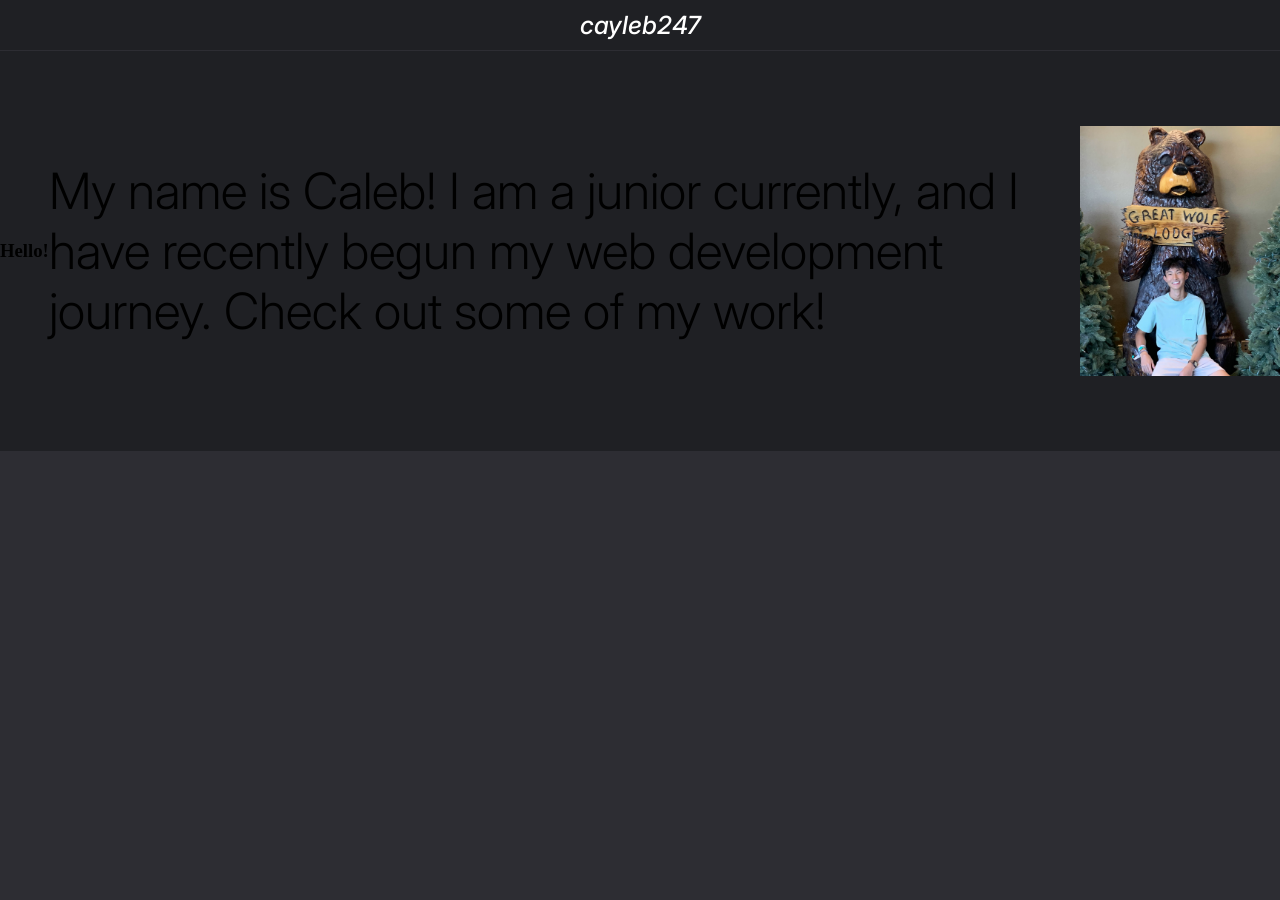
==== index.html @ 91cdf056 "Make outline of page Divide page into header, banner, and content Place username in header Place bio" ====
<!DOCTYPE html>
<html lang="en">
<head>
    <meta charset="UTF-8">
    <meta name="viewport" content="width=device-width, initial-scale=1.0">
    <title>cayleb247</title>
    <link href="styles.css" rel="stylesheet">
</head>
<body>
    <div class="header">
        <p>cayleb247</p>
    </div>
    <div class="banner">
        <h3>Hello!</h3>
        <p>My name is Caleb! I am a junior currently, and I have recently begun my web development journey. Check out some of my work!</p>
        <img src="images/Self.png">
    </div>
    <div class="content">
        
    </div>
</body>
</html>
---- styles.css ----
@import url('https://fonts.googleapis.com/css2?family=Inter:ital,opsz,wght@0,14..32,100..900;1,14..32,100..900&display=swap');

html, body {
    padding: 0;
    margin: 0;
    width: 100%;
    overflow-x: hidden;

}

.header {
    background-color: #1F2024;
    border: 0;
    border-bottom: 1px;
    border-style: solid;
    border-color: #2D2D33;
    display: flex;
    align-items: center;
    justify-content: center;
    width: 100%;
    height: 50px;
}

.header p {
    font-family: "Inter", sans-serif;
    font-optical-sizing: auto;
    font-weight: 500;
    font-style: italic;
    font-size: 25px;
    color: white
}

.banner {
    display: flex;
    background-color: #1F2024;
    height: 400px;
    width: 100%;
    align-items: center;
    
}

.banner img {
    height: 250px;
    width: auto;

}

body {
    background-color: #2D2D33;
}


body p {
    font-family: "Inter", sans-serif;
    font-optical-sizing: auto;
    font-weight: 300;
    font-style: normal;
    font-size: 50px;
}
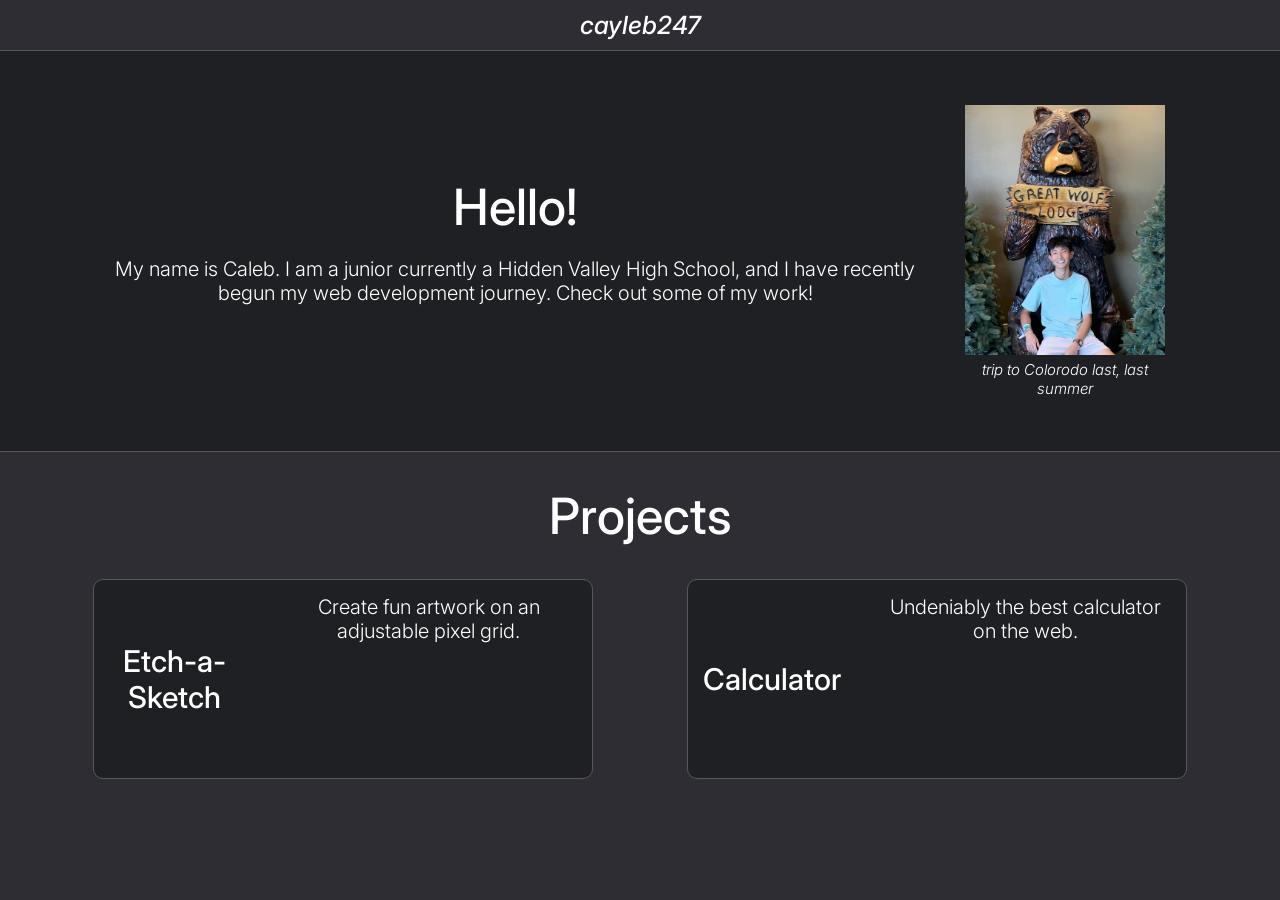
==== commit ffd98fe0: "Make project section with two projects Made a project section with my etch-a-sketch and calculator p" ====
--- a/index.html
+++ b/index.html
@@ -5,18 +5,61 @@
     <meta name="viewport" content="width=device-width, initial-scale=1.0">
     <title>cayleb247</title>
     <link href="styles.css" rel="stylesheet">
+    <link href="https://emoji-css.afeld.me/emoji.css" rel="stylesheet">
+    
+
 </head>
 <body>
     <div class="header">
         <p>cayleb247</p>
     </div>
     <div class="banner">
-        <h3>Hello!</h3>
-        <p>My name is Caleb! I am a junior currently, and I have recently begun my web development journey. Check out some of my work!</p>
-        <img src="images/Self.png">
+        <div class="bio">
+            <h3>Hello!</h3>
+            <p>My name is Caleb. I am a junior currently a Hidden Valley High School, and I have recently begun my web development journey. Check out some of my work!</p>
+        </div>
+        <div class="profile">
+            <img src="images/Self.png">
+            <p>trip to Colorodo last, last summer</p>
+        </div>
     </div>
     <div class="content">
-        
+        <h1>Projects</h1>
+        <div class="project-container">
+            <div class="project">
+                <div class="project-title">
+                    <h3>
+                        Etch-a-Sketch
+                    </h3>
+                    <h3>
+                        <i class="em em-lower_left_paintbrush" aria-role="presentation" aria-label=""></i>
+                    </h3>
+                
+                </div>
+                
+                <div>
+                    
+                </div>
+                <p>
+                    Create fun artwork on an adjustable pixel grid.
+                </p>
+            </div>
+            <div class="project">
+                <div class="project-title">
+                    <h3>
+                        Calculator
+                    </h3>
+                    <h3>
+                        <i class="em em-abacus" aria-role="presentation" aria-label="ABACUS"></i>
+                    </h3>
+                
+                </div>
+                <p>
+                    Undeniably the best calculator on the web.
+                </p>
+
+            </div>
+        </div>
     </div>
 </body>
 </html>
--- a/styles.css
+++ b/styles.css
@@ -3,17 +3,15 @@
 html, body {
     padding: 0;
     margin: 0;
-    width: 100%;
-    overflow-x: hidden;
 
 }
 
 .header {
-    background-color: #1F2024;
+    background-color: #2D2D33;
     border: 0;
     border-bottom: 1px;
     border-style: solid;
-    border-color: #2D2D33;
+    border-color: #57575c;
     display: flex;
     align-items: center;
     justify-content: center;
@@ -32,16 +30,96 @@
 
 .banner {
     display: flex;
+    justify-content: center;
     background-color: #1F2024;
     height: 400px;
     width: 100%;
     align-items: center;
+    border: 0;
+    border-bottom: 1px;
+    border-style: solid;
+    border-color: #57575c;
+}
+
+
+
+.banner p {
+    color: white;
+    font-size: 20px;
+}
+
+.bio {
+    display: flex;
+    flex-direction: column;
+    align-items: center;
+    font-family: "Inter", sans-serif;
+    font-optical-sizing: auto;
+    font-weight: 300;
+    font-style: normal;
+    font-size: 40px;
+    color: white;
+    text-align: center;
+    max-width: 800px;
     
 }
 
-.banner img {
-    height: 250px;
-    width: auto;
+.bio ul {
+    list-style-type: none;
+}
+
+.bio h3{
+    font-family: "Inter", sans-serif;
+    font-optical-sizing: auto;
+    font-weight: 500;
+    font-style: normal;
+    font-size: 50px;
+    color: white;
+    margin: 0;
+}
+
+.bio p{
+    font-family: "Inter", sans-serif;
+    font-optical-sizing: auto;
+    font-weight: 300;
+    font-style: normal;
+    font-size: 20px;
+    color: white;
+    text-wrap: wrap;
+    
+}
+
+.icon-container {
+
+}
+
+.icon {
+    font-size: 10px;
+}
+
+.profile {
+    width: 200px;
+    display: flex;
+    flex-direction: column;
+    align-items: center;
+    margin-left: 50px;
+    text-align: center;
+}
+
+.profile p{
+    font-family: "Inter", sans-serif;
+    font-optical-sizing: auto;
+    font-weight: 300;
+    font-style: italic;
+    font-size: 15px;
+    color: white;
+    text-wrap: wrap;
+    margin-top: 5px;
+    margin-bottom: 0;
+}
+
+.profile img {
+    height: auto;
+    width: 200px;
 
 }
 
@@ -58,3 +136,67 @@
     font-size: 50px;
 }
 
+.content {
+    display: flex;
+    flex-direction: column;
+    align-items: center;
+}
+
+.content h1 {
+    font-family: "Inter", sans-serif;
+    font-optical-sizing: auto;
+    font-weight: 500;
+    font-style: normal;
+    font-size: 50px;
+    color:white;
+    
+
+}
+
+.project-container {
+    display: flex;
+    justify-content: space-evenly;
+    width: 100%;
+}
+
+.project {
+    display: flex;
+
+    background-color: #1F2024;
+    width: 500px;
+    height: 200px;
+    border-radius: 10px;
+    border: 1px;
+    border-style: solid;
+    border-color: #57575c;
+    color: white;
+    box-sizing: border-box;
+    padding: 15px;
+}
+
+.project h3 {
+    font-family: "Inter", sans-serif;
+    font-optical-sizing: auto;
+    font-weight: 500;
+    font-style: normal;
+    font-size: 30px;
+    text-align: center;
+    margin: 0;
+    margin-right: 20px;
+}
+
+.project p {
+    font-family: "Inter", sans-serif;
+    font-optical-sizing: auto;
+    font-weight: 300;
+    font-style: normal;
+    font-size: 20px;
+    text-align: center;
+    margin: 0;
+}
+
+.project-title {
+    display: flex;
+    align-items: center;
+
+}
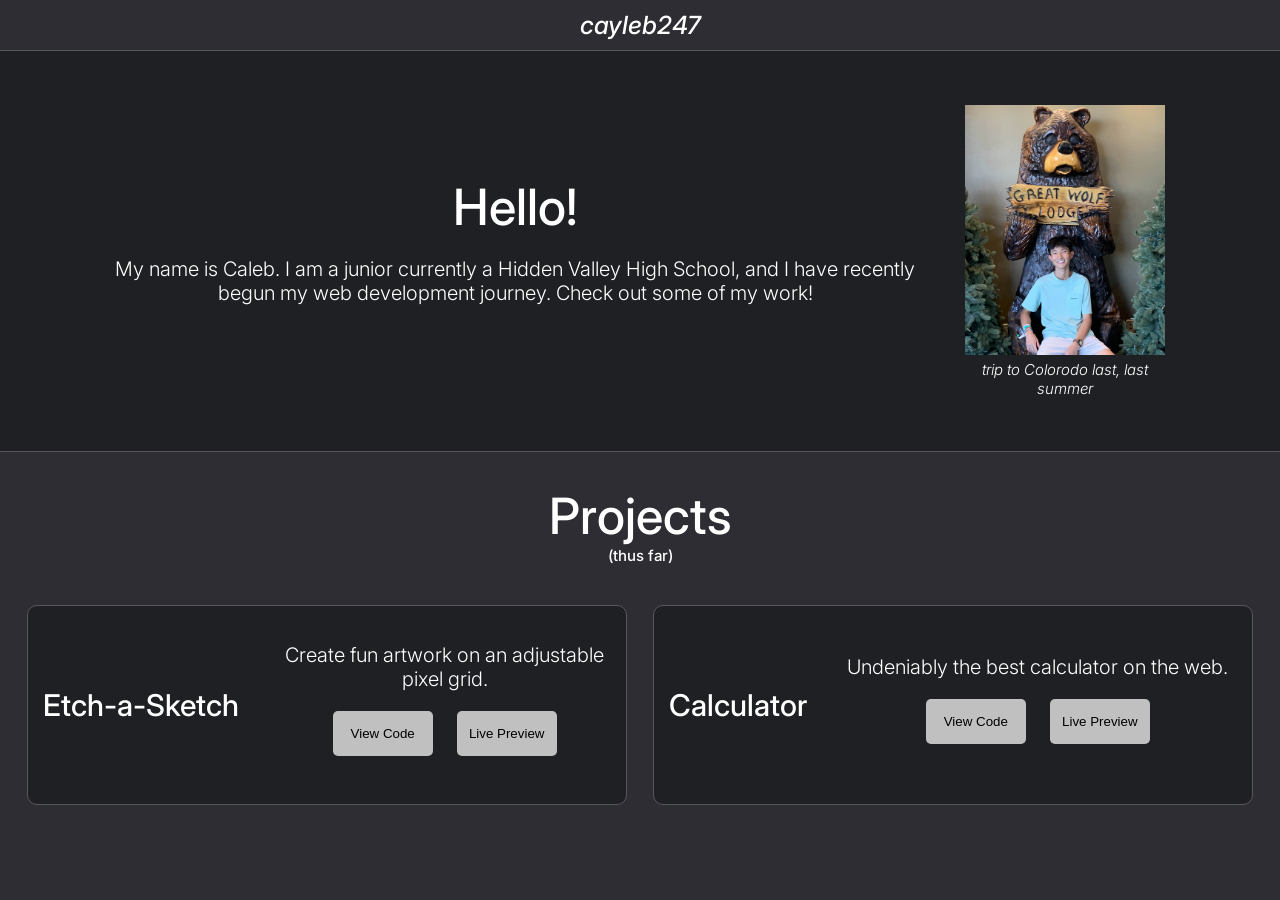
==== commit 8270fe9f: "Finish main website Created working buttons with smooth darkening transition when hovered over. Dele" ====
--- a/index.html
+++ b/index.html
@@ -25,6 +25,7 @@
     </div>
     <div class="content">
         <h1>Projects</h1>
+        <h5>(thus far)</h5>
         <div class="project-container">
             <div class="project">
                 <div class="project-title">
@@ -37,12 +38,15 @@
                 
                 </div>
                 
-                <div>
-                    
+                <div class="project-info">
+                    <p>
+                        Create fun artwork on an adjustable pixel grid.
+                    </p>
+                    <div class="button-container">
+                        <a href="https://github.com/cayleb247/etch-a-sketch" target="_blank"><button>View Code</button></a>
+                        <a href="https://cayleb247.github.io/etch-a-sketch/" target="_blank"><button>Live Preview</button></a>
+                    </div>
                 </div>
-                <p>
-                    Create fun artwork on an adjustable pixel grid.
-                </p>
             </div>
             <div class="project">
                 <div class="project-title">
@@ -50,14 +54,21 @@
                         Calculator
                     </h3>
                     <h3>
-                        <i class="em em-abacus" aria-role="presentation" aria-label="ABACUS"></i>
+                        <i class="em em-abacus " aria-role="presentation" aria-label="ABACUS"></i>
                     </h3>
+                        
+
                 
                 </div>
-                <p>
-                    Undeniably the best calculator on the web.
-                </p>
-
+                <div class="project-info">
+                    <p>
+                        Undeniably the best calculator on the web.
+                    </p>
+                    <div class="button-container">
+                        <a href="https://github.com/cayleb247/calculator" target="_blank"><button>View Code</button></a>
+                        <a href="https://cayleb247.github.io/calculator/" target="_blank"><button>Live Preview</button></a>
+                    </div>
+                </div>
             </div>
         </div>
     </div>
--- a/styles.css
+++ b/styles.css
@@ -149,7 +149,19 @@
     font-style: normal;
     font-size: 50px;
     color:white;
-    
+    margin-bottom: 0;
+
+}
+
+.content h5 {
+    font-family: "Inter", sans-serif;
+    font-optical-sizing: auto;
+    font-weight: 500;
+    font-style: normal;
+    font-size: 15px;
+    color:white;
+    margin-top: 0;
+    margin-bottom: 40px;
 
 }
 
@@ -157,13 +169,14 @@
     display: flex;
     justify-content: space-evenly;
     width: 100%;
+    flex-wrap: wrap;
 }
 
 .project {
     display: flex;
-
+    align-items: center;
     background-color: #1F2024;
-    width: 500px;
+    width: 600px;
     height: 200px;
     border-radius: 10px;
     border: 1px;
@@ -172,6 +185,7 @@
     color: white;
     box-sizing: border-box;
     padding: 15px;
+    margin-bottom: 50px;
 }
 
 .project h3 {
@@ -182,9 +196,11 @@
     font-size: 30px;
     text-align: center;
     margin: 0;
+    text-wrap: nowrap;
     margin-right: 20px;
 }
 
+
 .project p {
     font-family: "Inter", sans-serif;
     font-optical-sizing: auto;
@@ -199,4 +215,32 @@
     display: flex;
     align-items: center;
 
+}
+
+.project-info {
+    display: flex;
+    flex-direction: column;
+    align-items: center;
+    margin-left: 0;
+}
+
+button {
+    border-radius: 5px;
+    height: 45px;
+    width: 100px;
+    background-color: rgb(192, 192, 192);
+    color:black;
+    margin: 10px;
+    margin-top: 20px;;
+    border: 0;
+    transition: background-color 0.3s ease;
+}
+
+button:hover {
+    background-color: rgb(114, 114, 114);
+}
+
+.emoji {
+    font-size: 50px;
+    font-weight: 300;
 }
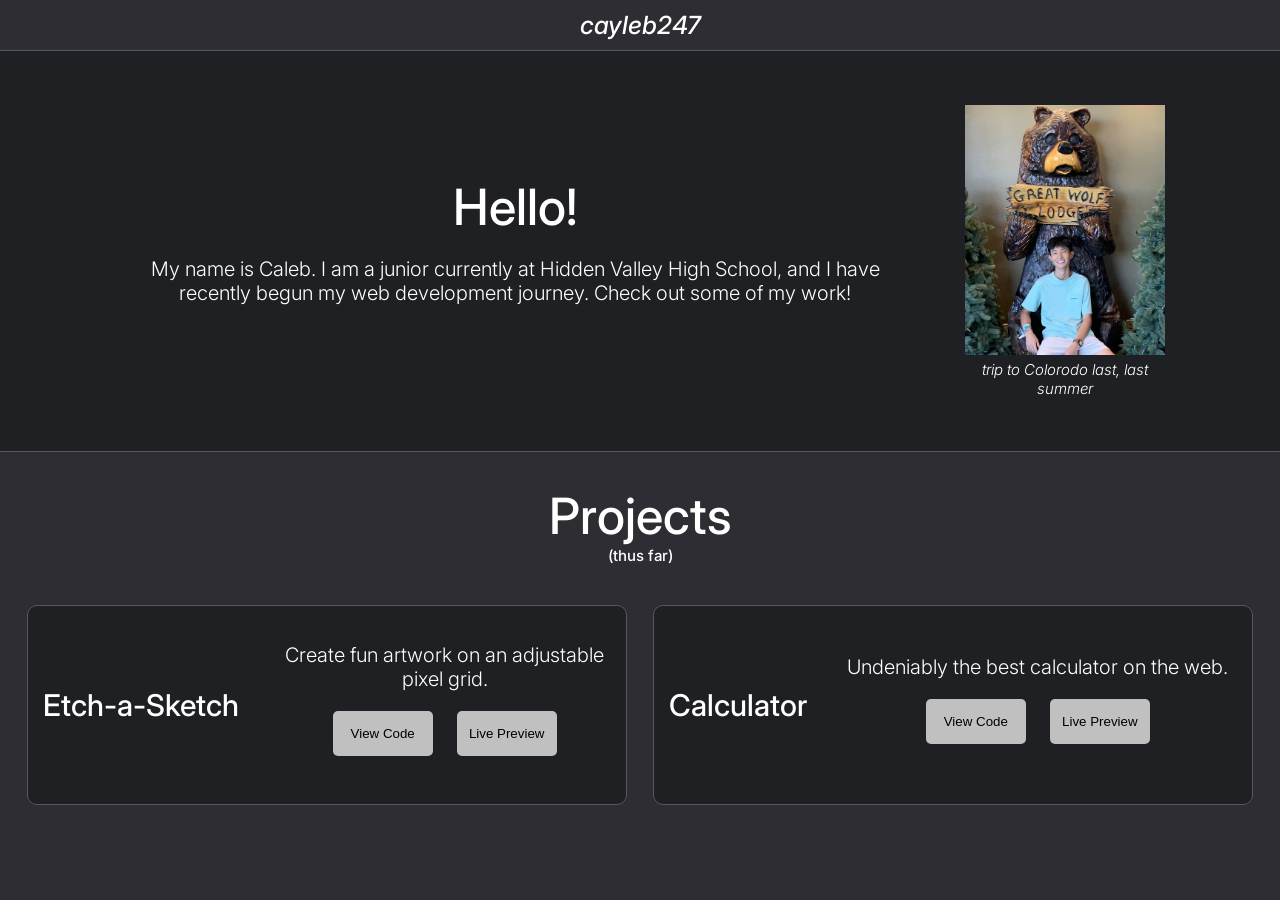
==== commit 35d54d70: "Fix typo" ====
--- a/index.html
+++ b/index.html
@@ -16,7 +16,7 @@
     <div class="banner">
         <div class="bio">
             <h3>Hello!</h3>
-            <p>My name is Caleb. I am a junior currently a Hidden Valley High School, and I have recently begun my web development journey. Check out some of my work!</p>
+            <p>My name is Caleb. I am a junior currently at Hidden Valley High School, and I have recently begun my web development journey. Check out some of my work!</p>
         </div>
         <div class="profile">
             <img src="images/Self.png">
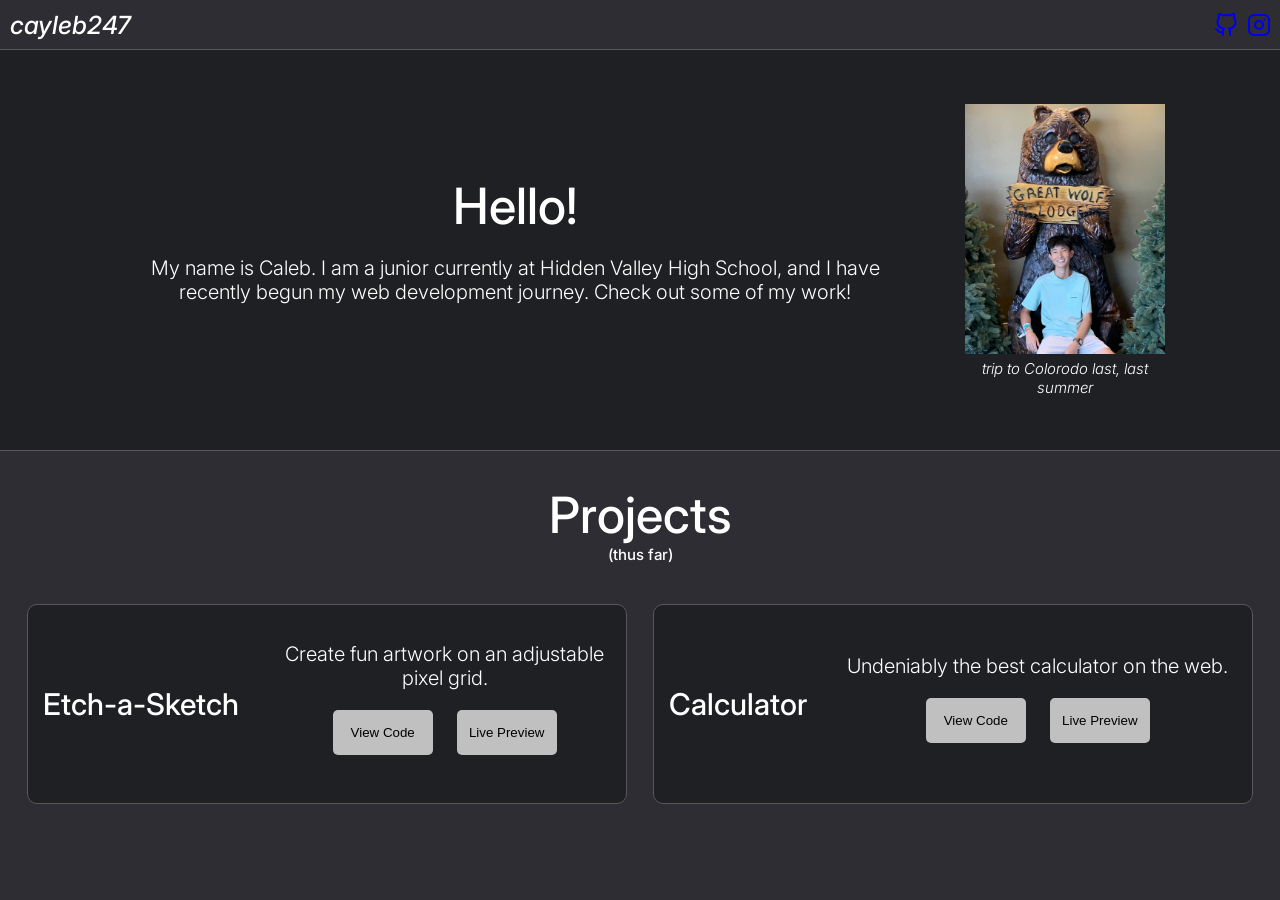
==== commit 5790c01c: "Make icon links for github and instagram accounts Added lightening hover effect" ====
--- a/index.html
+++ b/index.html
@@ -12,6 +12,11 @@
 <body>
     <div class="header">
         <p>cayleb247</p>
+        <div class="icons">
+            <a href="https://github.com/cayleb247" target="_blank"><svg xmlns="http://www.w3.org/2000/svg" width="24" height="24" viewBox="0 0 24 24" fill="none" stroke="currentColor" stroke-width="2" stroke-linecap="round" stroke-linejoin="round" class="feather feather-github"><path d="M9 19c-5 1.5-5-2.5-7-3m14 6v-3.87a3.37 3.37 0 0 0-.94-2.61c3.14-.35 6.44-1.54 6.44-7A5.44 5.44 0 0 0 20 4.77 5.07 5.07 0 0 0 19.91 1S18.73.65 16 2.48a13.38 13.38 0 0 0-7 0C6.27.65 5.09 1 5.09 1A5.07 5.07 0 0 0 5 4.77a5.44 5.44 0 0 0-1.5 3.78c0 5.42 3.3 6.61 6.44 7A3.37 3.37 0 0 0 9 18.13V22"></path></svg></a>
+            <a href="https://www.instagram.com/cayleb247/" target="_blank"><svg xmlns="http://www.w3.org/2000/svg" width="24" height="24" viewBox="0 0 24 24" fill="none" stroke="currentColor" stroke-width="2" stroke-linecap="round" stroke-linejoin="round" class="feather feather-instagram"><rect x="2" y="2" width="20" height="20" rx="5" ry="5"></rect><path d="M16 11.37A4 4 0 1 1 12.63 8 4 4 0 0 1 16 11.37z"></path><line x1="17.5" y1="6.5" x2="17.51" y2="6.5"></line></svg></a>
+        </div>
+        
     </div>
     <div class="banner">
         <div class="bio">
--- a/styles.css
+++ b/styles.css
@@ -14,9 +14,11 @@
     border-color: #57575c;
     display: flex;
     align-items: center;
-    justify-content: center;
+    justify-content: space-between;
     width: 100%;
     height: 50px;
+    box-sizing: border-box;
+    padding-left: 10px;
 }
 
 .header p {
@@ -26,6 +28,25 @@
     font-style: italic;
     font-size: 25px;
     color: white
+}
+
+.icons {
+    margin-top: 5px;
+    width: 75px;
+    display: flex;
+    justify-content: space-evenly;
+}
+
+.header svg {
+    transition: color 0.5s ease;
+}
+
+.header svg:hover {
+    color:#57575c
+}
+
+.header a:visited{
+    color: black;
 }
 
 .banner {
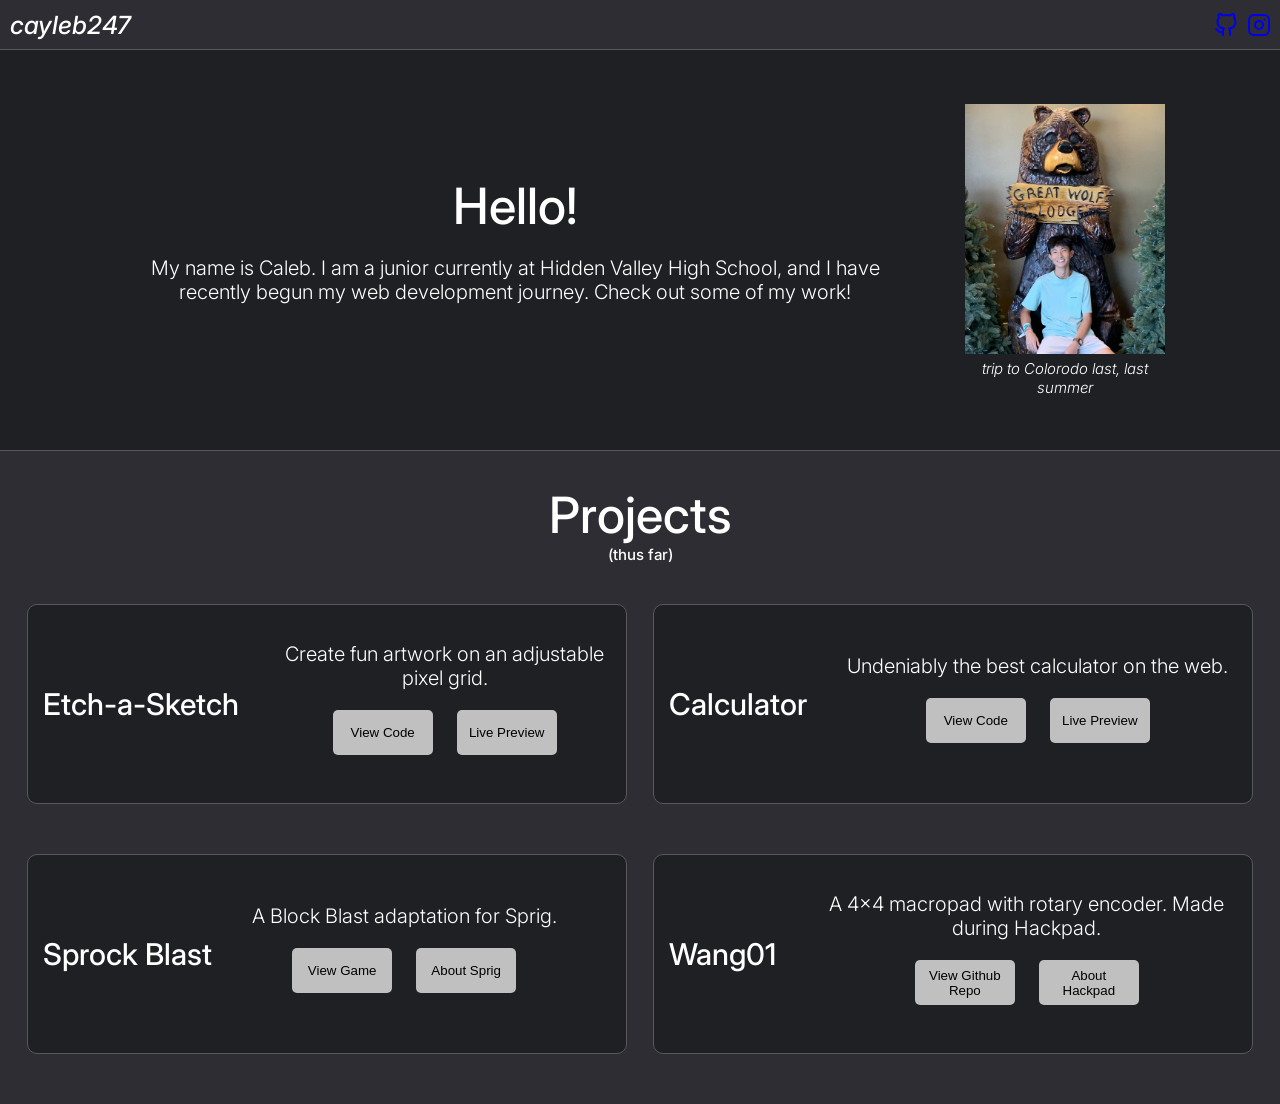
==== commit d87ec479: "Add Splock Blast and Wang01 to project display" ====
--- a/index.html
+++ b/index.html
@@ -75,6 +75,50 @@
                     </div>
                 </div>
             </div>
+            <div class="project">
+                <div class="project-title">
+                    <h3>
+                        Sprock Blast
+                    </h3>
+                    <h3>
+                        <i class="em em-video_game" aria-role="presentation" aria-label="VIDEO GAME"></i>
+                    </h3>
+                        
+
+                
+                </div>
+                <div class="project-info">
+                    <p>
+                        A Block Blast adaptation for Sprig.
+                    </p>
+                    <div class="button-container">
+                        <a href="https://sprig.hackclub.com/gallery/sprock_blast" target="_blank"><button>View Game</button></a>
+                        <a href="https://sprig.hackclub.com/" target="_blank"><button>About Sprig</button></a>
+                    </div>
+                </div>
+            </div>
+            <div class="project">
+                <div class="project-title">
+                    <h3>
+                        Wang01
+                    </h3>
+                    <h3>
+                        <i class="em em-keyboard" aria-role="presentation" aria-label=""></i>
+                    </h3>
+                        
+
+                
+                </div>
+                <div class="project-info">
+                    <p>
+                        A 4x4 macropad with rotary encoder. Made during Hackpad.
+                    </p>
+                    <div class="button-container">
+                        <a href="https://github.com/cayleb247/wang01" target="_blank"><button>View Github Repo</button></a>
+                        <a href="https://hackpad.hackclub.com/" target="_blank"><button>About Hackpad</button></a>
+                    </div>
+                </div>
+            </div>
         </div>
     </div>
 </body>
--- a/styles.css
+++ b/styles.css
@@ -35,6 +35,7 @@
     width: 75px;
     display: flex;
     justify-content: space-evenly;
+    color: #1F2024;
 }
 
 .header svg {
@@ -109,13 +110,7 @@
     
 }
 
-.icon-container {
-
-}
-
-.icon {
-    font-size: 10px;
-}
+
 
 .profile {
     width: 200px;
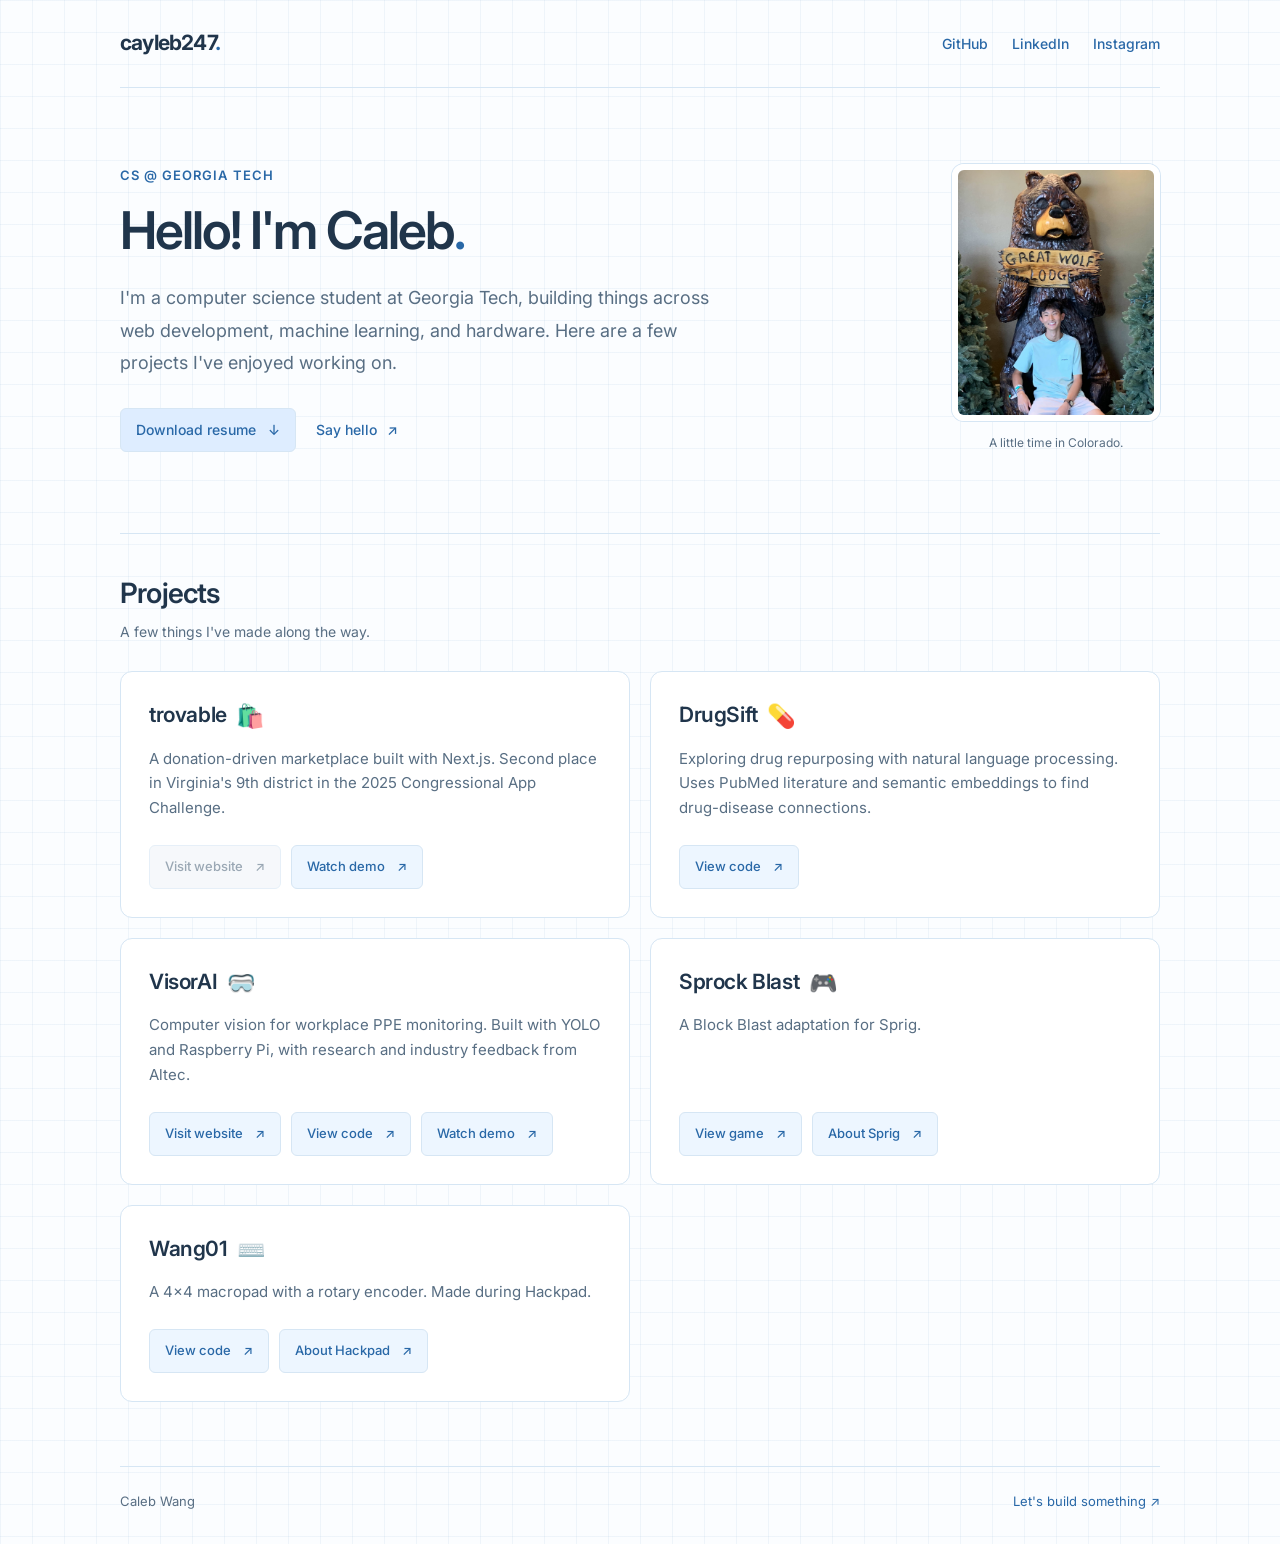
==== commit 06dc0d63: "Remake website - resume, linkedin, updated projects" ====
--- a/index.html
+++ b/index.html
@@ -3,123 +3,108 @@
 <head>
     <meta charset="UTF-8">
     <meta name="viewport" content="width=device-width, initial-scale=1.0">
-    <title>cayleb247</title>
+    <meta name="description" content="Caleb Wang, computer science student at Georgia Tech. Explore my projects in web development, machine learning, and hardware.">
+    <title>Caleb Wang | Projects</title>
     <link href="styles.css" rel="stylesheet">
-    <link href="https://emoji-css.afeld.me/emoji.css" rel="stylesheet">
-    
-
 </head>
 <body>
-    <div class="header">
-        <p>cayleb247</p>
-        <div class="icons">
-            <a href="https://github.com/cayleb247" target="_blank"><svg xmlns="http://www.w3.org/2000/svg" width="24" height="24" viewBox="0 0 24 24" fill="none" stroke="currentColor" stroke-width="2" stroke-linecap="round" stroke-linejoin="round" class="feather feather-github"><path d="M9 19c-5 1.5-5-2.5-7-3m14 6v-3.87a3.37 3.37 0 0 0-.94-2.61c3.14-.35 6.44-1.54 6.44-7A5.44 5.44 0 0 0 20 4.77 5.07 5.07 0 0 0 19.91 1S18.73.65 16 2.48a13.38 13.38 0 0 0-7 0C6.27.65 5.09 1 5.09 1A5.07 5.07 0 0 0 5 4.77a5.44 5.44 0 0 0-1.5 3.78c0 5.42 3.3 6.61 6.44 7A3.37 3.37 0 0 0 9 18.13V22"></path></svg></a>
-            <a href="https://www.instagram.com/cayleb247/" target="_blank"><svg xmlns="http://www.w3.org/2000/svg" width="24" height="24" viewBox="0 0 24 24" fill="none" stroke="currentColor" stroke-width="2" stroke-linecap="round" stroke-linejoin="round" class="feather feather-instagram"><rect x="2" y="2" width="20" height="20" rx="5" ry="5"></rect><path d="M16 11.37A4 4 0 1 1 12.63 8 4 4 0 0 1 16 11.37z"></path><line x1="17.5" y1="6.5" x2="17.51" y2="6.5"></line></svg></a>
-        </div>
-        
-    </div>
-    <div class="banner">
-        <div class="bio">
-            <h3>Hello!</h3>
-            <p>My name is Caleb. I am a junior currently at Hidden Valley High School, and I have recently begun my web development journey. Check out some of my work!</p>
-        </div>
-        <div class="profile">
-            <img src="images/Self.png">
-            <p>trip to Colorodo last, last summer</p>
-        </div>
-    </div>
-    <div class="content">
-        <h1>Projects</h1>
-        <h5>(thus far)</h5>
-        <div class="project-container">
-            <div class="project">
-                <div class="project-title">
-                    <h3>
-                        Etch-a-Sketch
-                    </h3>
-                    <h3>
-                        <i class="em em-lower_left_paintbrush" aria-role="presentation" aria-label=""></i>
-                    </h3>
-                
-                </div>
-                
-                <div class="project-info">
-                    <p>
-                        Create fun artwork on an adjustable pixel grid.
-                    </p>
-                    <div class="button-container">
-                        <a href="https://github.com/cayleb247/etch-a-sketch" target="_blank"><button>View Code</button></a>
-                        <a href="https://cayleb247.github.io/etch-a-sketch/" target="_blank"><button>Live Preview</button></a>
-                    </div>
+    <a class="skip-link" href="#main">Skip to content</a>
+    <header class="header">
+        <a class="wordmark" href="./">cayleb247<span aria-hidden="true">.</span></a>
+        <nav class="icons" aria-label="Social links">
+            <a href="https://github.com/cayleb247" target="_blank" rel="noopener noreferrer">GitHub</a>
+            <a href="https://www.linkedin.com/in/calebtwang/" target="_blank" rel="noopener noreferrer">LinkedIn</a>
+            <a href="https://www.instagram.com/calebw.again/" target="_blank" rel="noopener noreferrer">Instagram</a>
+        </nav>
+    </header>
+    <main id="main">
+        <section class="banner" aria-labelledby="intro-title">
+            <div class="bio">
+                <p class="eyebrow">CS @ Georgia Tech</p>
+                <h1 id="intro-title">Hello! I'm Caleb<span class="hello-dot">.</span></h1>
+                <p>I'm a computer science student at Georgia Tech, building things across web development, machine learning, and hardware. Here are a few projects I've enjoyed working on.</p>
+                <div class="button-container">
+                    <a class="button button-primary" href="Caleb_Wang_Resume_26_2.pdf" download="Caleb_Wang_Resume.pdf">Download resume <span aria-hidden="true">↓</span></a>
+                    <a class="text-link" href="mailto:calebtwang@gmail.com">Say hello <span aria-hidden="true">↗</span></a>
                 </div>
             </div>
-            <div class="project">
-                <div class="project-title">
-                    <h3>
-                        Calculator
-                    </h3>
-                    <h3>
-                        <i class="em em-abacus " aria-role="presentation" aria-label="ABACUS"></i>
-                    </h3>
-                        
-
-                
-                </div>
-                <div class="project-info">
-                    <p>
-                        Undeniably the best calculator on the web.
-                    </p>
-                    <div class="button-container">
-                        <a href="https://github.com/cayleb247/calculator" target="_blank"><button>View Code</button></a>
-                        <a href="https://cayleb247.github.io/calculator/" target="_blank"><button>Live Preview</button></a>
+            <figure class="profile">
+                <img src="images/Self.png" alt="Caleb on a trip to Colorado" width="1080" height="1350">
+                <figcaption>A little time in Colorado.</figcaption>
+            </figure>
+        </section>
+        <section class="content" aria-labelledby="projects-title">
+            <div class="section-heading">
+                <h2 id="projects-title">Projects</h2>
+                <p>A few things I've made along the way.</p>
+            </div>
+            <div class="project-container">
+                <article class="project">
+                    <div class="project-title">
+                        <h3>trovable <span class="emoji" aria-hidden="true">🛍️</span></h3>
                     </div>
-                </div>
+                    <div class="project-info">
+                        <p>A donation-driven marketplace built with Next.js. Second place in Virginia's 9th district in the 2025 Congressional App Challenge.</p>
+                        <div class="button-container">
+                            <button class="button" type="button" disabled aria-label="Visit trovable website (temporarily unavailable)">Visit website <span aria-hidden="true">↗</span></button>
+                            <a class="button" href="https://www.youtube.com/watch?v=oa88Y7a_LjU" target="_blank" rel="noopener noreferrer" aria-label="Watch trovable demo on YouTube">Watch demo <span aria-hidden="true">↗</span></a>
+                        </div>
+                    </div>
+                </article>
+                <article class="project">
+                    <div class="project-title">
+                        <h3>DrugSift <span class="emoji" aria-hidden="true">💊</span></h3>
+                    </div>
+                    <div class="project-info">
+                        <p>Exploring drug repurposing with natural language processing. Uses PubMed literature and semantic embeddings to find drug-disease connections.</p>
+                        <div class="button-container">
+                            <a class="button" href="https://github.com/cayleb247/drugsift" target="_blank" rel="noopener noreferrer" aria-label="View DrugSift code">View code <span aria-hidden="true">↗</span></a>
+                        </div>
+                    </div>
+                </article>
+                <article class="project">
+                    <div class="project-title">
+                        <h3>VisorAI <span class="emoji" aria-hidden="true">🥽</span></h3>
+                    </div>
+                    <div class="project-info">
+                        <p>Computer vision for workplace PPE monitoring. Built with YOLO and Raspberry Pi, with research and industry feedback from Altec.</p>
+                        <div class="button-container">
+                            <a class="button" href="https://visorai.cv" target="_blank" rel="noopener noreferrer" aria-label="Visit VisorAI website">Visit website <span aria-hidden="true">↗</span></a>
+                            <a class="button" href="https://github.com/cayleb247/visorAI" target="_blank" rel="noopener noreferrer" aria-label="View VisorAI code">View code <span aria-hidden="true">↗</span></a>
+                            <a class="button" href="https://youtu.be/4a6HI0RM5jg" target="_blank" rel="noopener noreferrer" aria-label="Watch VisorAI demo on YouTube">Watch demo <span aria-hidden="true">↗</span></a>
+                        </div>
+                    </div>
+                </article>
+                <article class="project">
+                    <div class="project-title">
+                        <h3>Sprock Blast <span class="emoji" aria-hidden="true">🎮</span></h3>
+                    </div>
+                    <div class="project-info">
+                        <p>A Block Blast adaptation for Sprig.</p>
+                        <div class="button-container">
+                            <a class="button" href="https://sprig.hackclub.com/gallery/sprock_blast" target="_blank" rel="noopener noreferrer" aria-label="Play Sprock Blast">View game <span aria-hidden="true">↗</span></a>
+                            <a class="button" href="https://sprig.hackclub.com/" target="_blank" rel="noopener noreferrer">About Sprig <span aria-hidden="true">↗</span></a>
+                        </div>
+                    </div>
+                </article>
+                <article class="project">
+                    <div class="project-title">
+                        <h3>Wang01 <span class="emoji" aria-hidden="true">⌨️</span></h3>
+                    </div>
+                    <div class="project-info">
+                        <p>A 4×4 macropad with a rotary encoder. Made during Hackpad.</p>
+                        <div class="button-container">
+                            <a class="button" href="https://github.com/cayleb247/wang01" target="_blank" rel="noopener noreferrer" aria-label="View Wang01 code">View code <span aria-hidden="true">↗</span></a>
+                            <a class="button" href="https://hackpad.hackclub.com/" target="_blank" rel="noopener noreferrer">About Hackpad <span aria-hidden="true">↗</span></a>
+                        </div>
+                    </div>
+                </article>
             </div>
-            <div class="project">
-                <div class="project-title">
-                    <h3>
-                        Sprock Blast
-                    </h3>
-                    <h3>
-                        <i class="em em-video_game" aria-role="presentation" aria-label="VIDEO GAME"></i>
-                    </h3>
-                        
-
-                
-                </div>
-                <div class="project-info">
-                    <p>
-                        A Block Blast adaptation for Sprig.
-                    </p>
-                    <div class="button-container">
-                        <a href="https://sprig.hackclub.com/gallery/sprock_blast" target="_blank"><button>View Game</button></a>
-                        <a href="https://sprig.hackclub.com/" target="_blank"><button>About Sprig</button></a>
-                    </div>
-                </div>
-            </div>
-            <div class="project">
-                <div class="project-title">
-                    <h3>
-                        Wang01
-                    </h3>
-                    <h3>
-                        <i class="em em-keyboard" aria-role="presentation" aria-label=""></i>
-                    </h3>
-                        
-
-                
-                </div>
-                <div class="project-info">
-                    <p>
-                        A 4x4 macropad with rotary encoder. Made during Hackpad.
-                    </p>
-                    <div class="button-container">
-                        <a href="https://github.com/cayleb247/wang01" target="_blank"><button>View Github Repo</button></a>
-                        <a href="https://hackpad.hackclub.com/" target="_blank"><button>About Hackpad</button></a>
-                    </div>
-                </div>
-            </div>
-        </div>
-    </div>
+        </section>
+    </main>
+    <footer class="footer">
+        <p>Caleb Wang</p>
+        <a href="mailto:calebtwang@gmail.com">Let's build something <span aria-hidden="true">↗</span></a>
+    </footer>
 </body>
-</html>+</html>
--- a/styles.css
+++ b/styles.css
@@ -1,262 +1,357 @@
-@import url('https://fonts.googleapis.com/css2?family=Inter:ital,opsz,wght@0,14..32,100..900;1,14..32,100..900&display=swap');
-
-html, body {
-    padding: 0;
+@import url('https://fonts.googleapis.com/css2?family=Inter:wght@400;500;600;700&display=swap');
+
+:root {
+    color-scheme: light;
+    --background: #fbfdff;
+    --surface: #ffffff;
+    --blue-light: #edf6ff;
+    --blue-hover: #deedff;
+    --blue: #2968a7;
+    --text: #20354b;
+    --muted: #586e83;
+    --border: #d6e6f4;
+}
+
+* {
+    box-sizing: border-box;
+}
+
+body {
     margin: 0;
-
+    color: var(--text);
+    background-color: var(--background);
+    background-image:
+        linear-gradient(rgba(112, 160, 203, 0.09) 1px, transparent 1px),
+        linear-gradient(90deg, rgba(112, 160, 203, 0.09) 1px, transparent 1px);
+    background-size: 32px 32px;
+    font-family: 'Inter', -apple-system, BlinkMacSystemFont, 'Segoe UI', sans-serif;
+    font-size: 16px;
+    line-height: 1.65;
+    -webkit-font-smoothing: antialiased;
+}
+
+::selection {
+    background: var(--blue-hover);
+}
+
+a {
+    color: var(--blue);
+    text-decoration: none;
+    text-underline-offset: 4px;
+}
+
+a:hover {
+    text-decoration: underline;
+}
+
+a:focus-visible {
+    outline: 3px solid var(--blue);
+    outline-offset: 5px;
+    border-radius: 3px;
+}
+
+.skip-link {
+    position: absolute;
+    top: -100px;
+    left: 16px;
+    padding: 8px 16px;
+    background: var(--surface);
+    z-index: 1;
+}
+
+.skip-link:focus {
+    top: 8px;
+}
+
+.header,
+.banner,
+.content,
+.footer {
+    width: min(1040px, calc(100% - 64px));
+    margin-inline: auto;
 }
 
 .header {
-    background-color: #2D2D33;
-    border: 0;
-    border-bottom: 1px;
-    border-style: solid;
-    border-color: #57575c;
+    min-height: 88px;
     display: flex;
     align-items: center;
     justify-content: space-between;
+    gap: 24px;
+    border-bottom: 1px solid var(--border);
+}
+
+.wordmark {
+    color: var(--text);
+    font-size: 21px;
+    font-weight: 700;
+    letter-spacing: -0.8px;
+}
+
+.wordmark span,
+.hello-dot {
+    color: var(--blue);
+}
+
+.icons {
+    display: flex;
+    align-items: center;
+    gap: 24px;
+    font-size: 14px;
+    font-weight: 500;
+}
+
+.banner {
+    display: flex;
+    align-items: center;
+    justify-content: space-between;
+    gap: 72px;
+    padding-block: 76px 80px;
+}
+
+.bio {
+    max-width: 620px;
+}
+
+.eyebrow {
+    color: var(--blue);
+    font-size: 13px;
+    font-weight: 600;
+    letter-spacing: 0.08em;
+    text-transform: uppercase;
+    margin: 0 0 14px;
+}
+
+.bio h1 {
+    font-size: clamp(36px, 4.5vw, 52px);
+    line-height: 1.15;
+    font-weight: 600;
+    letter-spacing: -2px;
+    margin: 0 0 22px;
+}
+
+.bio > p:not(.eyebrow) {
+    color: var(--muted);
+    font-size: 18px;
+    line-height: 1.8;
+    margin: 0 0 28px;
+}
+
+.profile {
+    flex: 0 0 208px;
+    margin: 0;
+    text-align: center;
+}
+
+.profile img {
+    display: block;
     width: 100%;
-    height: 50px;
-    box-sizing: border-box;
-    padding-left: 10px;
-}
-
-.header p {
-    font-family: "Inter", sans-serif;
-    font-optical-sizing: auto;
+    height: auto;
+    border: 6px solid var(--surface);
+    border-radius: 12px;
+    box-shadow: 0 0 0 1px var(--border);
+}
+
+.profile figcaption {
+    color: var(--muted);
+    font-size: 12px;
+    margin-top: 12px;
+}
+
+.content {
+    padding-block: 36px 64px;
+    border-top: 1px solid var(--border);
+}
+
+.section-heading {
+    margin-bottom: 28px;
+}
+
+.section-heading h2 {
+    margin: 0 0 4px;
+    font-size: 28px;
+    font-weight: 600;
+    letter-spacing: -0.8px;
+}
+
+.section-heading p {
+    margin: 0;
+    color: var(--muted);
+    font-size: 14px;
+}
+
+.project-container {
+    display: grid;
+    grid-template-columns: repeat(2, minmax(0, 1fr));
+    gap: 20px;
+}
+
+.project {
+    display: flex;
+    flex-direction: column;
+    padding: 28px;
+    background: var(--surface);
+    border: 1px solid var(--border);
+    border-radius: 12px;
+}
+
+.project-title h3 {
+    margin: 0 0 14px;
+    font-size: 21px;
+    font-weight: 600;
+    letter-spacing: -0.4px;
+    line-height: 1.4;
+}
+
+.emoji {
+    display: inline-block;
+    margin-left: 5px;
+    font-size: 23px;
+    vertical-align: middle;
+}
+
+.project-info {
+    display: flex;
+    flex-direction: column;
+    flex-grow: 1;
+}
+
+.project-info p {
+    margin: 0 0 24px;
+    color: var(--muted);
+    font-size: 15px;
+}
+
+.button-container {
+    display: flex;
+    flex-wrap: wrap;
+    align-items: center;
+    gap: 10px;
+}
+
+.project-info .button-container {
+    margin-top: auto;
+}
+
+.button {
+    display: inline-flex;
+    justify-content: center;
+    align-items: center;
+    gap: 12px;
+    min-height: 44px;
+    padding: 10px 15px;
+    color: var(--blue);
+    background: var(--blue-light);
+    border: 1px solid var(--border);
+    border-radius: 6px;
+    font-family: inherit;
+    font-size: 13px;
     font-weight: 500;
-    font-style: italic;
-    font-size: 25px;
-    color: white
-}
-
-.icons {
-    margin-top: 5px;
-    width: 75px;
-    display: flex;
-    justify-content: space-evenly;
-    color: #1F2024;
-}
-
-.header svg {
-    transition: color 0.5s ease;
-}
-
-.header svg:hover {
-    color:#57575c
-}
-
-.header a:visited{
-    color: black;
-}
-
-.banner {
-    display: flex;
-    justify-content: center;
-    background-color: #1F2024;
-    height: 400px;
-    width: 100%;
-    align-items: center;
-    border: 0;
-    border-bottom: 1px;
-    border-style: solid;
-    border-color: #57575c;
-}
-
-
-
-.banner p {
-    color: white;
-    font-size: 20px;
-}
-
-.bio {
-    display: flex;
-    flex-direction: column;
-    align-items: center;
-    font-family: "Inter", sans-serif;
-    font-optical-sizing: auto;
-    font-weight: 300;
-    font-style: normal;
-    font-size: 40px;
-    color: white;
-    text-align: center;
-    max-width: 800px;
-    
-}
-
-.bio ul {
-    list-style-type: none;
-}
-
-.bio h3{
-    font-family: "Inter", sans-serif;
-    font-optical-sizing: auto;
+    line-height: 1.5;
+    transition: background-color 150ms ease;
+}
+
+.button:hover {
+    background: var(--blue-hover);
+    text-decoration: none;
+}
+
+.button:disabled {
+    color: var(--muted);
+    background: #f1f5f9;
+    opacity: 0.6;
+    cursor: not-allowed;
+}
+
+.button-primary {
+    background: var(--blue-hover);
+    font-size: 14px;
+}
+
+.button-primary:hover {
+    background: #cde3fb;
+}
+
+.text-link {
+    display: inline-flex;
+    align-items: center;
+    gap: 10px;
+    min-height: 44px;
+    margin-left: 10px;
+    font-size: 14px;
     font-weight: 500;
-    font-style: normal;
-    font-size: 50px;
-    color: white;
+}
+
+.footer {
+    display: flex;
+    align-items: center;
+    justify-content: space-between;
+    gap: 16px;
+    padding-block: 24px 32px;
+    border-top: 1px solid var(--border);
+    color: var(--muted);
+    font-size: 13px;
+}
+
+.footer p {
     margin: 0;
 }
 
-.bio p{
-    font-family: "Inter", sans-serif;
-    font-optical-sizing: auto;
-    font-weight: 300;
-    font-style: normal;
-    font-size: 20px;
-    color: white;
-    text-wrap: wrap;
-    
-}
-
-
-
-.profile {
-    width: 200px;
-    display: flex;
-    flex-direction: column;
-    align-items: center;
-    margin-left: 50px;
-    text-align: center;
-}
-
-.profile p{
-    font-family: "Inter", sans-serif;
-    font-optical-sizing: auto;
-    font-weight: 300;
-    font-style: italic;
-    font-size: 15px;
-    color: white;
-    text-wrap: wrap;
-    margin-top: 5px;
-    margin-bottom: 0;
-}
-
-.profile img {
-    height: auto;
-    width: 200px;
-
-}
-
-body {
-    background-color: #2D2D33;
-}
-
-
-body p {
-    font-family: "Inter", sans-serif;
-    font-optical-sizing: auto;
-    font-weight: 300;
-    font-style: normal;
-    font-size: 50px;
-}
-
-.content {
-    display: flex;
-    flex-direction: column;
-    align-items: center;
-}
-
-.content h1 {
-    font-family: "Inter", sans-serif;
-    font-optical-sizing: auto;
-    font-weight: 500;
-    font-style: normal;
-    font-size: 50px;
-    color:white;
-    margin-bottom: 0;
-
-}
-
-.content h5 {
-    font-family: "Inter", sans-serif;
-    font-optical-sizing: auto;
-    font-weight: 500;
-    font-style: normal;
-    font-size: 15px;
-    color:white;
-    margin-top: 0;
-    margin-bottom: 40px;
-
-}
-
-.project-container {
-    display: flex;
-    justify-content: space-evenly;
-    width: 100%;
-    flex-wrap: wrap;
-}
-
-.project {
-    display: flex;
-    align-items: center;
-    background-color: #1F2024;
-    width: 600px;
-    height: 200px;
-    border-radius: 10px;
-    border: 1px;
-    border-style: solid;
-    border-color: #57575c;
-    color: white;
-    box-sizing: border-box;
-    padding: 15px;
-    margin-bottom: 50px;
-}
-
-.project h3 {
-    font-family: "Inter", sans-serif;
-    font-optical-sizing: auto;
-    font-weight: 500;
-    font-style: normal;
-    font-size: 30px;
-    text-align: center;
-    margin: 0;
-    text-wrap: nowrap;
-    margin-right: 20px;
-}
-
-
-.project p {
-    font-family: "Inter", sans-serif;
-    font-optical-sizing: auto;
-    font-weight: 300;
-    font-style: normal;
-    font-size: 20px;
-    text-align: center;
-    margin: 0;
-}
-
-.project-title {
-    display: flex;
-    align-items: center;
-
-}
-
-.project-info {
-    display: flex;
-    flex-direction: column;
-    align-items: center;
-    margin-left: 0;
-}
-
-button {
-    border-radius: 5px;
-    height: 45px;
-    width: 100px;
-    background-color: rgb(192, 192, 192);
-    color:black;
-    margin: 10px;
-    margin-top: 20px;;
-    border: 0;
-    transition: background-color 0.3s ease;
-}
-
-button:hover {
-    background-color: rgb(114, 114, 114);
-}
-
-.emoji {
-    font-size: 50px;
-    font-weight: 300;
-}+@media (max-width: 720px) {
+    .header,
+    .banner,
+    .content,
+    .footer {
+        width: calc(100% - 40px);
+    }
+
+    .header {
+        min-height: 76px;
+        flex-wrap: wrap;
+        gap: 8px 20px;
+        padding-block: 16px;
+    }
+
+    .icons {
+        gap: 16px;
+        flex-wrap: wrap;
+    }
+
+    .banner {
+        flex-direction: column;
+        align-items: flex-start;
+        gap: 36px;
+        padding-block: 48px;
+    }
+
+    .bio h1 {
+        letter-spacing: -1.3px;
+    }
+
+    .bio > p:not(.eyebrow) {
+        font-size: 16px;
+    }
+
+    .profile {
+        flex-basis: auto;
+        width: 160px;
+    }
+
+    .project-container {
+        grid-template-columns: minmax(0, 1fr);
+        gap: 16px;
+    }
+
+    .project {
+        padding: 24px;
+    }
+
+    .footer {
+        flex-wrap: wrap;
+    }
+}
+
+@media (prefers-reduced-motion: reduce) {
+    .button {
+        transition: none;
+    }
+}
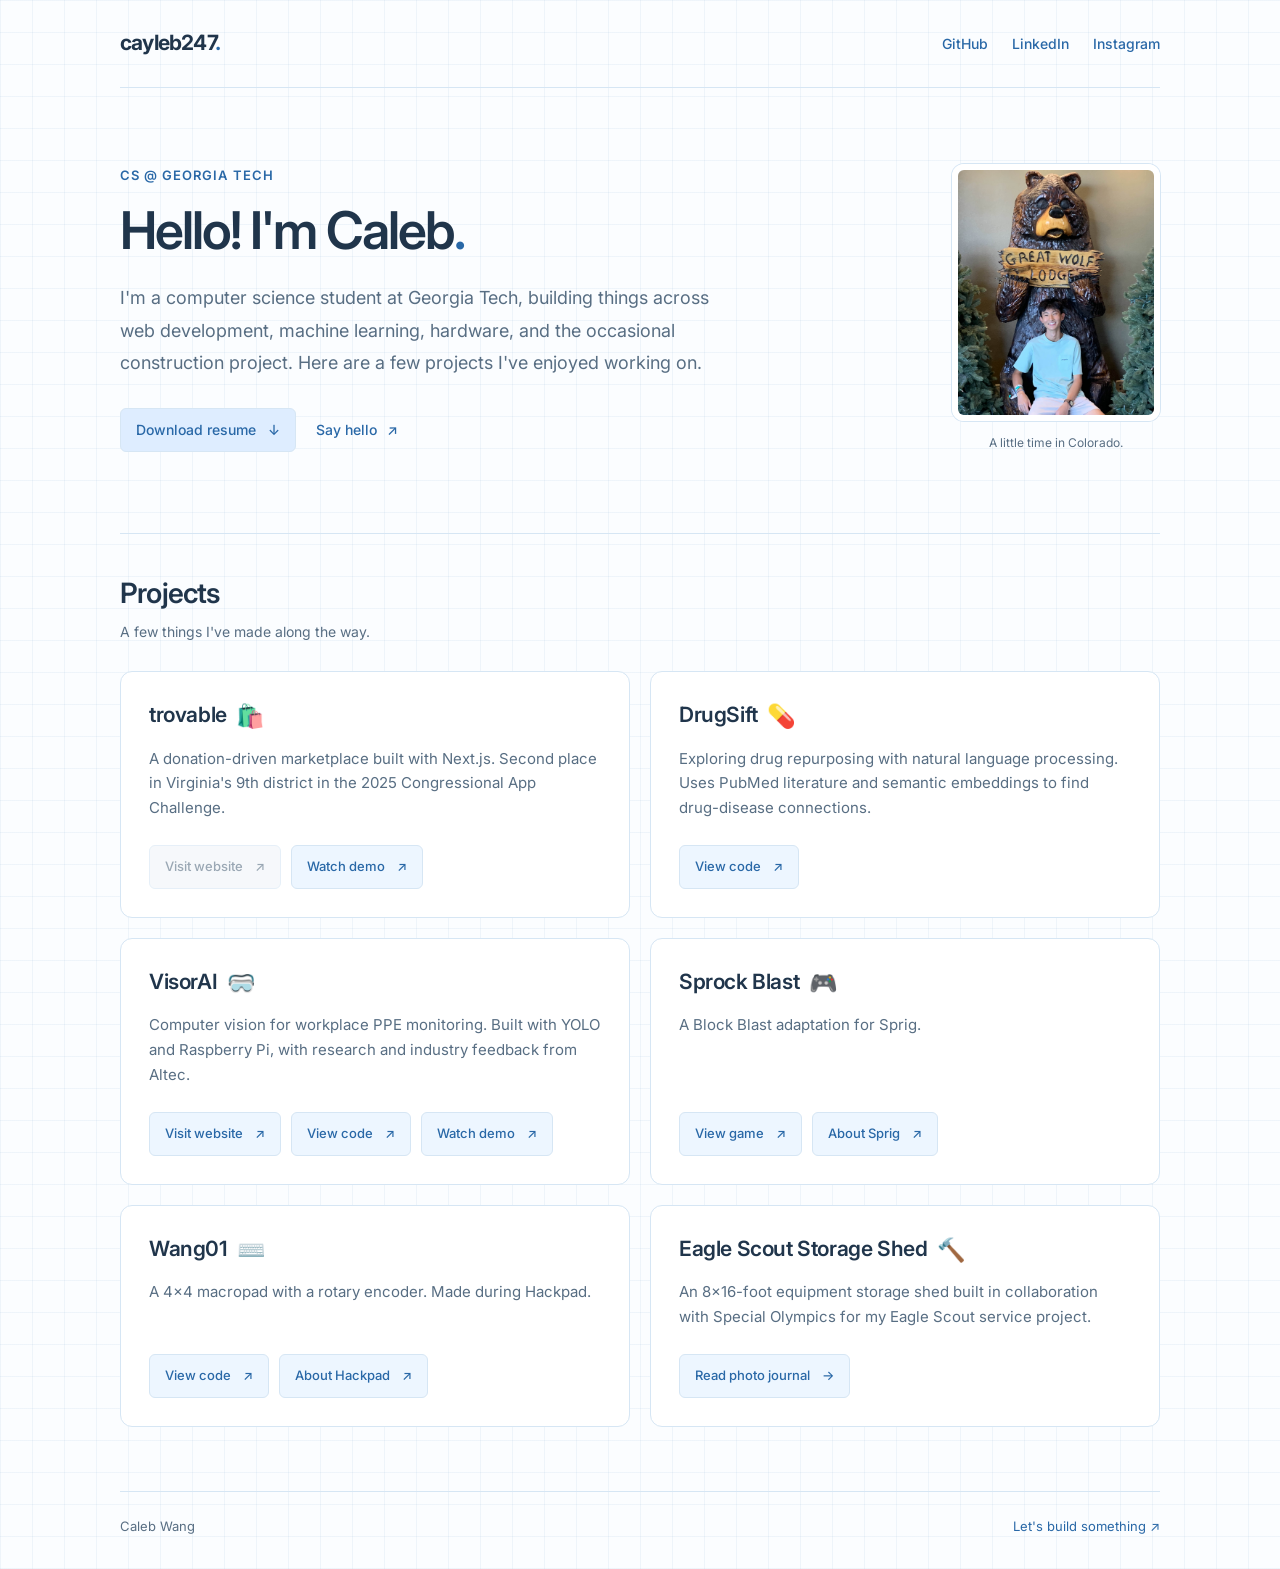
==== commit dc011121: "Add Eagle Scout Project Page" ====
--- a/index.html
+++ b/index.html
@@ -22,7 +22,7 @@
             <div class="bio">
                 <p class="eyebrow">CS @ Georgia Tech</p>
                 <h1 id="intro-title">Hello! I'm Caleb<span class="hello-dot">.</span></h1>
-                <p>I'm a computer science student at Georgia Tech, building things across web development, machine learning, and hardware. Here are a few projects I've enjoyed working on.</p>
+                <p>I'm a computer science student at Georgia Tech, building things across web development, machine learning, hardware, and the occasional construction project. Here are a few projects I've enjoyed working on.</p>
                 <div class="button-container">
                     <a class="button button-primary" href="Caleb_Wang_Resume_26_2.pdf" download="Caleb_Wang_Resume.pdf">Download resume <span aria-hidden="true">↓</span></a>
                     <a class="text-link" href="mailto:calebtwang@gmail.com">Say hello <span aria-hidden="true">↗</span></a>
@@ -99,6 +99,17 @@
                         </div>
                     </div>
                 </article>
+                <article class="project">
+                    <div class="project-title">
+                        <h3>Eagle Scout Storage Shed <span class="emoji" aria-hidden="true">🔨</span></h3>
+                    </div>
+                    <div class="project-info">
+                        <p>An 8×16-foot equipment storage shed built in collaboration with Special Olympics for my Eagle Scout service project.</p>
+                        <div class="button-container">
+                            <a class="button" href="eagle-scout.html">Read photo journal <span aria-hidden="true">→</span></a>
+                        </div>
+                    </div>
+                </article>
             </div>
         </section>
     </main>
--- a/styles.css
+++ b/styles.css
@@ -350,6 +350,215 @@
     }
 }
 
+/* Photo journal */
+.journal {
+    width: min(1040px, calc(100% - 64px));
+    margin-inline: auto;
+    padding-top: 64px;
+}
+
+.journal-heading {
+    max-width: 740px;
+    margin-bottom: 48px;
+}
+
+.journal-heading h1 {
+    margin: 0 0 24px;
+    font-size: clamp(36px, 6vw, 64px);
+    font-weight: 600;
+    line-height: 1.12;
+    letter-spacing: -2px;
+}
+
+.journal-heading h1 span {
+    display: inline-block;
+    font-size: 0.65em;
+    vertical-align: middle;
+}
+
+.journal-intro {
+    max-width: 600px;
+    color: var(--muted);
+    font-size: 19px;
+}
+
+.journal-details {
+    display: flex;
+    flex-wrap: wrap;
+    gap: 8px;
+    margin: 24px 0;
+    padding: 0;
+    list-style: none;
+}
+
+.journal-details li {
+    padding: 5px 12px;
+    border: 1px solid var(--border);
+    border-radius: 5px;
+    background: var(--blue-light);
+    color: var(--blue);
+    font-size: 12px;
+}
+
+.journal-draft {
+    font-size: 12px;
+    color: var(--muted);
+}
+
+.journal-opening {
+    display: grid;
+    grid-template-columns: minmax(0, 1fr) minmax(0, 1.2fr);
+    gap: 40px;
+    align-items: center;
+    padding: 12px 16px 48px;
+}
+
+.journal-photo {
+    min-width: 0;
+    margin: 0;
+    padding: 12px 12px 16px;
+    background: var(--surface);
+    border: 1px solid var(--border);
+    box-shadow: 0 5px 16px rgba(32, 53, 75, 0.05);
+}
+
+.journal-photo a {
+    display: block;
+}
+
+.journal-photo img {
+    display: block;
+    width: 100%;
+    height: auto;
+}
+
+.photo-finished {
+    width: min(100%, 360px);
+    justify-self: center;
+}
+
+.journal-photo figcaption {
+    margin: 12px 4px 0;
+    color: var(--muted);
+    font-family: Georgia, 'Times New Roman', serif;
+    font-size: 15px;
+    font-style: italic;
+    line-height: 1.5;
+}
+
+.photo-finished,
+.photo-building,
+.photo-handover {
+    transform: rotate(-2deg);
+}
+
+.photo-detail,
+.photo-plans,
+.photo-progress {
+    transform: rotate(2deg);
+}
+
+.photo-detail {
+    margin-top: 60px;
+}
+
+.journal-chapter {
+    display: grid;
+    grid-template-columns: minmax(0, 1fr) minmax(0, 1fr);
+    align-items: center;
+    gap: 72px;
+    padding: 48px 16px;
+}
+
+.journal h2 {
+    margin: 0 0 20px;
+    font-size: clamp(25px, 3vw, 32px);
+    line-height: 1.3;
+    font-weight: 500;
+    letter-spacing: -0.8px;
+}
+
+.journal-copy > p:not(.eyebrow),
+.journal-reflection > p:not(.eyebrow) {
+    color: var(--muted);
+    font-size: 16px;
+    line-height: 1.9;
+}
+
+.photo-building {
+    width: 85%;
+    justify-self: center;
+}
+
+.journal-photo-pair {
+    display: grid;
+    grid-template-columns: minmax(0, 1fr) minmax(0, 1.15fr);
+    align-items: start;
+    gap: 56px;
+    padding: 48px 32px;
+}
+
+.photo-handover {
+    margin-top: 64px;
+}
+
+.journal-reflection {
+    max-width: 600px;
+    margin: 48px auto;
+}
+
+.journal-signoff {
+    font-family: Georgia, 'Times New Roman', serif;
+    font-style: italic;
+}
+
+.journal-back {
+    padding-block: 16px 64px;
+    text-align: center;
+}
+
+@media (max-width: 720px) {
+    .journal {
+        width: calc(100% - 40px);
+        padding-top: 40px;
+    }
+
+    .journal-heading h1 {
+        letter-spacing: -1px;
+    }
+
+    .journal-intro {
+        font-size: 17px;
+    }
+
+    .journal-opening,
+    .journal-chapter,
+    .journal-photo-pair {
+        grid-template-columns: minmax(0, 1fr);
+        gap: 36px;
+        padding: 20px 8px 36px;
+    }
+
+    .photo-detail,
+    .photo-building {
+        width: 78%;
+        justify-self: center;
+    }
+
+    .photo-detail,
+    .photo-handover {
+        margin-top: 0;
+    }
+
+    .chapter-building .journal-copy {
+        grid-row: 1;
+    }
+
+    .journal-reflection {
+        margin-block: 32px;
+    }
+}
+
 @media (prefers-reduced-motion: reduce) {
     .button {
         transition: none;
